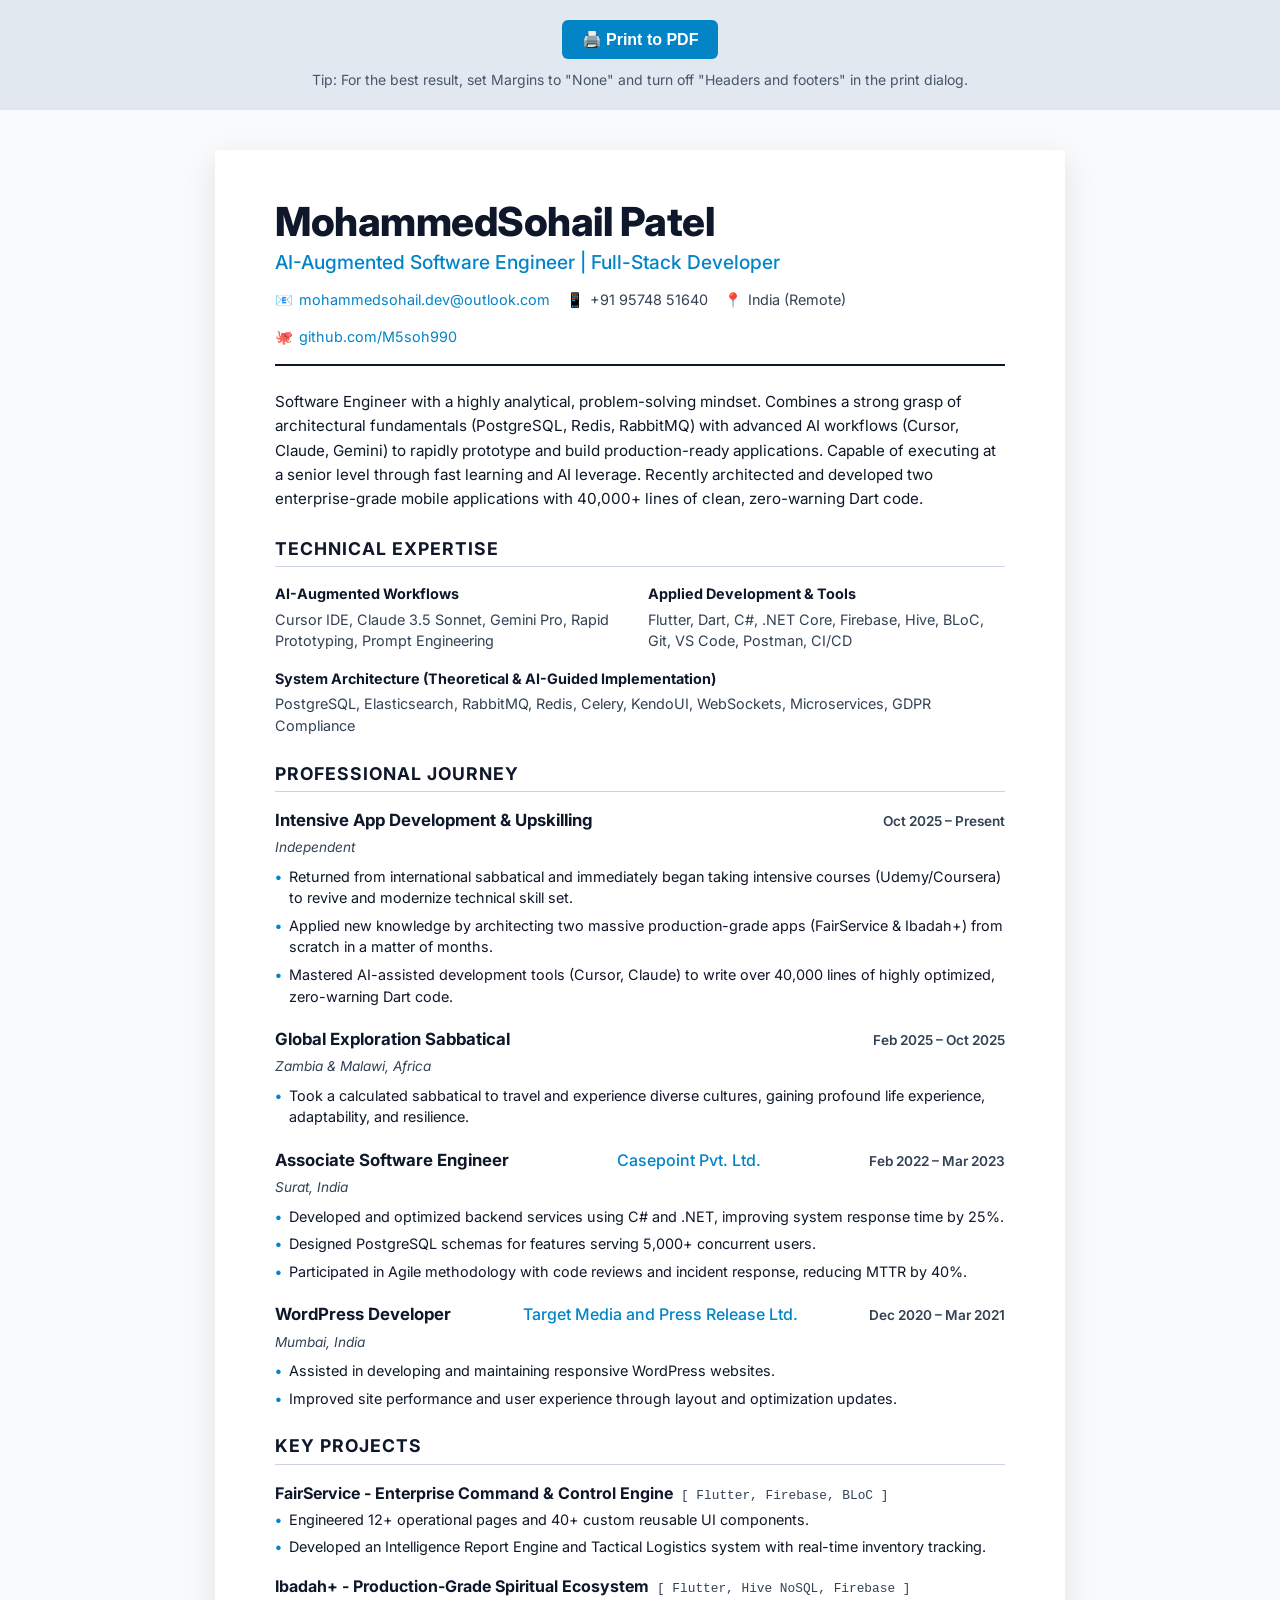
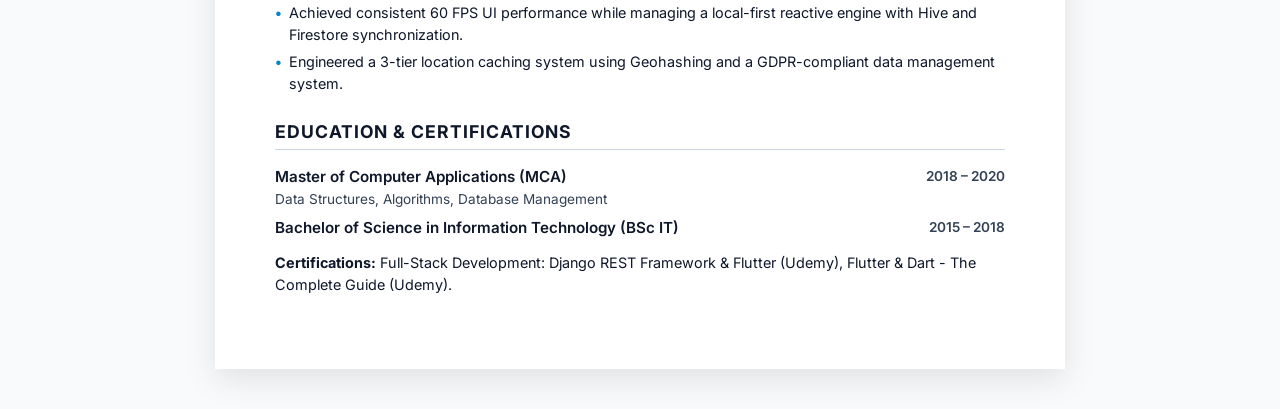
==== public/resume.html @ a1c9278a "Initial commit of AI-Augmented Portfolio" ====
<!DOCTYPE html>
<html lang="en">
<head>
  <meta charset="UTF-8">
  <meta name="viewport" content="width=device-width, initial-scale=1.0">
  <title>MohammedSohail Patel - Resume</title>
  
  <link rel="preconnect" href="https://fonts.googleapis.com">
  <link rel="preconnect" href="https://fonts.gstatic.com" crossorigin>
  <link href="https://fonts.googleapis.com/css2?family=Inter:wght@400;500;600;700;800&display=swap" rel="stylesheet">
  
  <link rel="stylesheet" href="resume.css">
</head>
<body>

  <!-- Print Button (Hidden when actually printing) -->
  <div class="no-print" style="text-align: center; padding: 20px; background: #e2e8f0;">
    <button onclick="window.print()" style="padding: 10px 20px; font-size: 16px; cursor: pointer; background: #0284c7; color: white; border: none; border-radius: 6px; font-weight: 600;">
      🖨️ Print to PDF
    </button>
    <p style="margin-top: 10px; font-size: 14px; color: #475569;">
      Tip: For the best result, set Margins to "None" and turn off "Headers and footers" in the print dialog.
    </p>
  </div>

  <div class="resume-wrapper">
    
    <!-- HEADER -->
    <header class="header">
      <h1 class="name">MohammedSohail Patel</h1>
      <h2 class="title">AI-Augmented Software Engineer | Full-Stack Developer</h2>
      
      <div class="contact-info">
        <div class="contact-item">
          <span>📧</span> <a href="mailto:mohammedsohail.dev@outlook.com">mohammedsohail.dev@outlook.com</a>
        </div>
        <div class="contact-item">
          <span>📱</span> +91 95748 51640
        </div>
        <div class="contact-item">
          <span>📍</span> India (Remote)
        </div>
        <div class="contact-item">
          <span>🐙</span> <a href="https://github.com/M5soh990" target="_blank">github.com/M5soh990</a>
        </div>
      </div>
    </header>

    <!-- SUMMARY -->
    <section class="summary">
      <p>
        Software Engineer with a highly analytical, problem-solving mindset. Combines a strong grasp of architectural fundamentals (PostgreSQL, Redis, RabbitMQ) with advanced AI workflows (Cursor, Claude, Gemini) to rapidly prototype and build production-ready applications. Capable of executing at a senior level through fast learning and AI leverage. Recently architected and developed two enterprise-grade mobile applications with 40,000+ lines of clean, zero-warning Dart code.
      </p>
    </section>

    <!-- SKILLS -->
    <section class="section">
      <h3 class="section-title">Technical Expertise</h3>
      <div class="skills-grid">
        <div class="skill-category">
          <strong>AI-Augmented Workflows</strong>
          <p>Cursor IDE, Claude 3.5 Sonnet, Gemini Pro, Rapid Prototyping, Prompt Engineering</p>
        </div>
        <div class="skill-category">
          <strong>Applied Development & Tools</strong>
          <p>Flutter, Dart, C#, .NET Core, Firebase, Hive, BLoC, Git, VS Code, Postman, CI/CD</p>
        </div>
        <div class="skill-category" style="grid-column: 1 / -1;">
          <strong>System Architecture (Theoretical & AI-Guided Implementation)</strong>
          <p>PostgreSQL, Elasticsearch, RabbitMQ, Redis, Celery, KendoUI, WebSockets, Microservices, GDPR Compliance</p>
        </div>
      </div>
    </section>

    <!-- EXPERIENCE -->
    <section class="section">
      <h3 class="section-title">Professional Journey</h3>
      
      <div class="job">
        <div class="job-header">
          <span class="job-title">Intensive App Development & Upskilling</span>
          <span class="job-date">Oct 2025 – Present</span>
        </div>
        <span class="job-location">Independent</span>
        <ul class="job-bullets">
          <li>Returned from international sabbatical and immediately began taking intensive courses (Udemy/Coursera) to revive and modernize technical skill set.</li>
          <li>Applied new knowledge by architecting two massive production-grade apps (FairService & Ibadah+) from scratch in a matter of months.</li>
          <li>Mastered AI-assisted development tools (Cursor, Claude) to write over 40,000 lines of highly optimized, zero-warning Dart code.</li>
        </ul>
      </div>

      <div class="job">
        <div class="job-header">
          <span class="job-title">Global Exploration Sabbatical</span>
          <span class="job-date">Feb 2025 – Oct 2025</span>
        </div>
        <span class="job-location">Zambia & Malawi, Africa</span>
        <ul class="job-bullets">
          <li>Took a calculated sabbatical to travel and experience diverse cultures, gaining profound life experience, adaptability, and resilience.</li>
        </ul>
      </div>

      <div class="job">
        <div class="job-header">
          <span class="job-title">Associate Software Engineer</span>
          <span class="job-company">Casepoint Pvt. Ltd.</span>
          <span class="job-date">Feb 2022 – Mar 2023</span>
        </div>
        <span class="job-location">Surat, India</span>
        <ul class="job-bullets">
          <li>Developed and optimized backend services using C# and .NET, improving system response time by 25%.</li>
          <li>Designed PostgreSQL schemas for features serving 5,000+ concurrent users.</li>
          <li>Participated in Agile methodology with code reviews and incident response, reducing MTTR by 40%.</li>
        </ul>
      </div>

      <div class="job">
        <div class="job-header">
          <span class="job-title">WordPress Developer</span>
          <span class="job-company">Target Media and Press Release Ltd.</span>
          <span class="job-date">Dec 2020 – Mar 2021</span>
        </div>
        <span class="job-location">Mumbai, India</span>
        <ul class="job-bullets">
          <li>Assisted in developing and maintaining responsive WordPress websites.</li>
          <li>Improved site performance and user experience through layout and optimization updates.</li>
        </ul>
      </div>
    </section>

    <!-- PROJECTS -->
    <section class="section">
      <h3 class="section-title">Key Projects</h3>
      
      <div class="project">
        <div class="project-header">
          <span class="project-name">FairService - Enterprise Command & Control Engine</span>
          <span class="project-tech">[ Flutter, Firebase, BLoC ]</span>
        </div>
        <ul class="job-bullets">
          <li>Engineered 12+ operational pages and 40+ custom reusable UI components.</li>
          <li>Developed an Intelligence Report Engine and Tactical Logistics system with real-time inventory tracking.</li>
        </ul>
      </div>

      <div class="project">
        <div class="project-header">
          <span class="project-name">Ibadah+ - Production-Grade Spiritual Ecosystem</span>
          <span class="project-tech">[ Flutter, Hive NoSQL, Firebase ]</span>
        </div>
        <ul class="job-bullets">
          <li>Achieved consistent 60 FPS UI performance while managing a local-first reactive engine with Hive and Firestore synchronization.</li>
          <li>Engineered a 3-tier location caching system using Geohashing and a GDPR-compliant data management system.</li>
        </ul>
      </div>
    </section>

    <!-- EDUCATION -->
    <section class="section">
      <h3 class="section-title">Education & Certifications</h3>
      
      <div class="edu-item">
        <div>
          <span class="edu-degree">Master of Computer Applications (MCA)</span>
          <div style="font-size: 0.85rem; color: var(--secondary);">Data Structures, Algorithms, Database Management</div>
        </div>
        <span class="job-date">2018 – 2020</span>
      </div>

      <div class="edu-item">
        <div>
          <span class="edu-degree">Bachelor of Science in Information Technology (BSc IT)</span>
        </div>
        <span class="job-date">2015 – 2018</span>
      </div>

      <div style="margin-top: 12px; font-size: 0.9rem;">
        <strong>Certifications:</strong> Full-Stack Development: Django REST Framework & Flutter (Udemy), Flutter & Dart - The Complete Guide (Udemy).
      </div>
    </section>

  </div>

</body>
</html>
---- public/resume.css ----
/* ============================================
   RESUME STYLESHEET
   Optimized for Print / PDF Export
   ============================================ */

:root {
  --primary: #0f172a;     /* Deep slate for text */
  --secondary: #334155;   /* Lighter slate for secondary text */
  --accent: #0284c7;      /* Professional blue for highlights */
  --border: #cbd5e1;
  --bg: #ffffff;
  
  --font-sans: 'Inter', system-ui, sans-serif;
}

*, *::before, *::after {
  box-sizing: border-box;
  margin: 0;
  padding: 0;
}

body {
  font-family: var(--font-sans);
  color: var(--primary);
  background: #f8fafc;
  line-height: 1.5;
  -webkit-font-smoothing: antialiased;
}

/* Page wrapper to simulate A4 paper on screen */
.resume-wrapper {
  max-width: 850px;
  margin: 40px auto;
  background: var(--bg);
  box-shadow: 0 10px 30px rgba(0,0,0,0.1);
  padding: 50px 60px;
}

a {
  color: var(--accent);
  text-decoration: none;
}

a:hover {
  text-decoration: underline;
}

/* ============================================
   HEADER
   ============================================ */
.header {
  border-bottom: 2px solid var(--primary);
  padding-bottom: 16px;
  margin-bottom: 24px;
}

.name {
  font-size: 2.5rem;
  font-weight: 800;
  letter-spacing: -0.5px;
  line-height: 1.1;
  margin-bottom: 4px;
}

.title {
  font-size: 1.2rem;
  font-weight: 500;
  color: var(--accent);
  margin-bottom: 12px;
}

.contact-info {
  display: flex;
  flex-wrap: wrap;
  gap: 16px;
  font-size: 0.9rem;
  color: var(--secondary);
}

.contact-item {
  display: flex;
  align-items: center;
  gap: 6px;
}

/* ============================================
   SUMMARY
   ============================================ */
.summary {
  font-size: 0.95rem;
  color: var(--primary);
  margin-bottom: 24px;
  line-height: 1.6;
}

/* ============================================
   SECTIONS
   ============================================ */
.section {
  margin-bottom: 24px;
}

.section-title {
  font-size: 1.1rem;
  font-weight: 700;
  text-transform: uppercase;
  letter-spacing: 1px;
  color: var(--primary);
  border-bottom: 1px solid var(--border);
  padding-bottom: 4px;
  margin-bottom: 16px;
}

/* ============================================
   SKILLS
   ============================================ */
.skills-grid {
  display: grid;
  grid-template-columns: 1fr 1fr;
  gap: 16px;
  font-size: 0.9rem;
}

.skill-category strong {
  display: block;
  margin-bottom: 4px;
  color: var(--primary);
}

.skill-category p {
  color: var(--secondary);
}

/* ============================================
   EXPERIENCE / JOURNEY
   ============================================ */
.job {
  margin-bottom: 20px;
}

.job-header {
  display: flex;
  justify-content: space-between;
  align-items: baseline;
  margin-bottom: 4px;
}

.job-title {
  font-size: 1.05rem;
  font-weight: 700;
  color: var(--primary);
}

.job-company {
  font-weight: 500;
  color: var(--accent);
}

.job-date {
  font-size: 0.85rem;
  font-weight: 600;
  color: var(--secondary);
}

.job-location {
  font-size: 0.85rem;
  color: var(--secondary);
  font-style: italic;
  margin-bottom: 8px;
  display: block;
}

.job-bullets {
  list-style-type: none;
  font-size: 0.9rem;
  color: var(--primary);
}

.job-bullets li {
  position: relative;
  padding-left: 14px;
  margin-bottom: 6px;
}

.job-bullets li::before {
  content: "•";
  position: absolute;
  left: 0;
  color: var(--accent);
  font-weight: bold;
}

/* ============================================
   PROJECTS
   ============================================ */
.project {
  margin-bottom: 16px;
}

.project-header {
  display: flex;
  align-items: baseline;
  gap: 8px;
  margin-bottom: 4px;
}

.project-name {
  font-weight: 700;
  font-size: 1rem;
}

.project-tech {
  font-size: 0.8rem;
  color: var(--secondary);
  font-family: monospace;
}

/* ============================================
   EDUCATION
   ============================================ */
.edu-item {
  display: flex;
  justify-content: space-between;
  margin-bottom: 8px;
  font-size: 0.95rem;
}

.edu-degree {
  font-weight: 600;
}

/* ============================================
   PRINT STYLES
   ============================================ */
@media print {
  body {
    background: white;
  }
  
  .resume-wrapper {
    box-shadow: none;
    margin: 0;
    padding: 0;
    max-width: 100%;
  }

  /* Hide print UI if any */
  .no-print {
    display: none !important;
  }
}
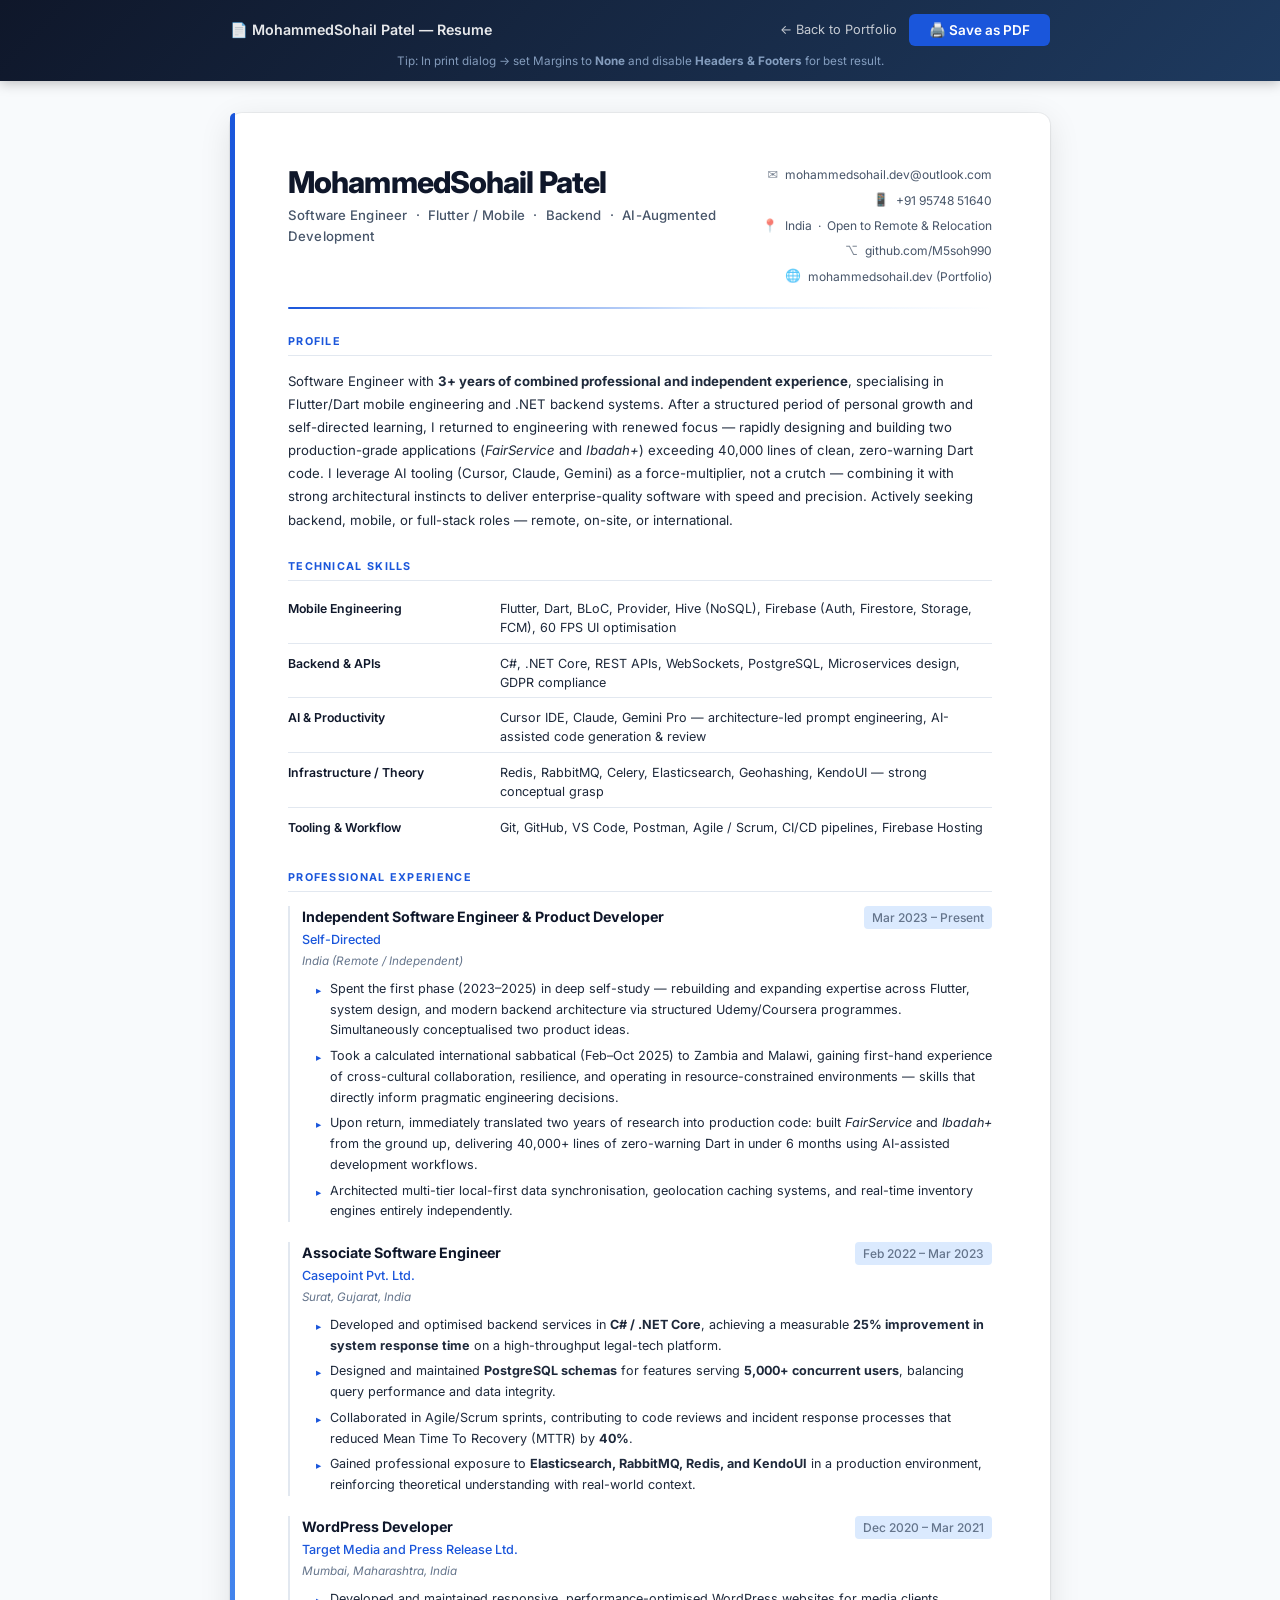
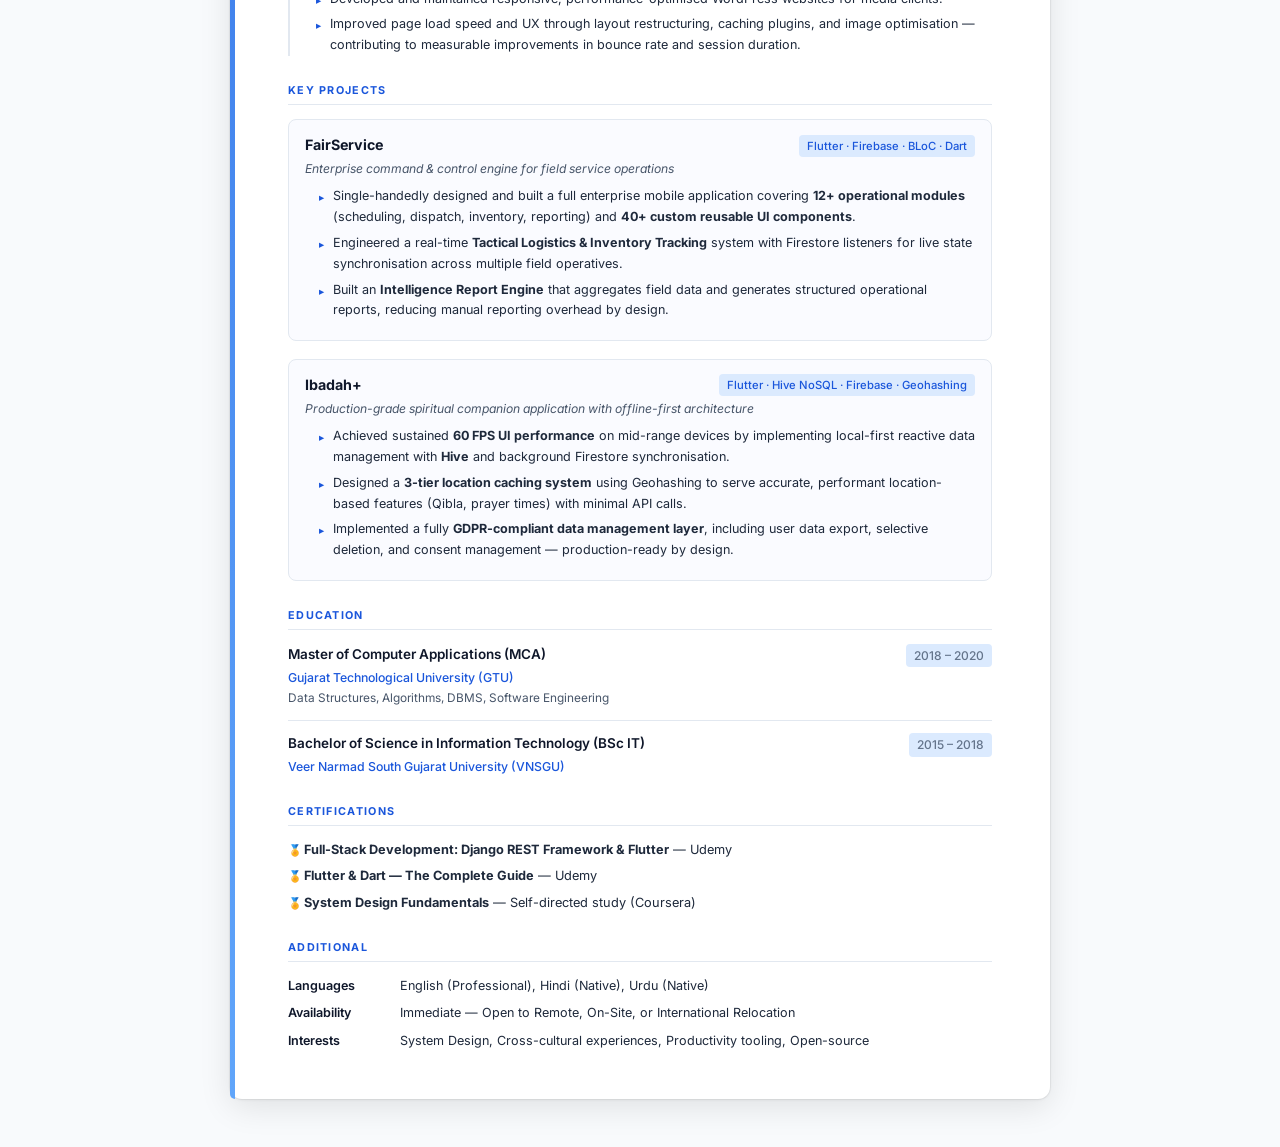
==== commit 74816e2b: "feat: complete resume rewrite — honest timeline, university names, premium CSS" ====
--- a/public/resume.html
+++ b/public/resume.html
@@ -3,183 +3,234 @@
 <head>
   <meta charset="UTF-8">
   <meta name="viewport" content="width=device-width, initial-scale=1.0">
-  <title>MohammedSohail Patel - Resume</title>
-  
+  <title>MohammedSohail Patel — Resume</title>
   <link rel="preconnect" href="https://fonts.googleapis.com">
   <link rel="preconnect" href="https://fonts.gstatic.com" crossorigin>
-  <link href="https://fonts.googleapis.com/css2?family=Inter:wght@400;500;600;700;800&display=swap" rel="stylesheet">
-  
+  <link href="https://fonts.googleapis.com/css2?family=Inter:wght@300;400;500;600;700;800&family=Playfair+Display:wght@700&display=swap" rel="stylesheet">
   <link rel="stylesheet" href="resume.css">
 </head>
 <body>
 
-  <!-- Print Button (Hidden when actually printing) -->
-  <div class="no-print" style="text-align: center; padding: 20px; background: #e2e8f0;">
-    <button onclick="window.print()" style="padding: 10px 20px; font-size: 16px; cursor: pointer; background: #0284c7; color: white; border: none; border-radius: 6px; font-weight: 600;">
-      🖨️ Print to PDF
-    </button>
-    <p style="margin-top: 10px; font-size: 14px; color: #475569;">
-      Tip: For the best result, set Margins to "None" and turn off "Headers and footers" in the print dialog.
-    </p>
+  <!-- Print Control Bar (hidden when printing) -->
+  <div class="print-bar no-print">
+    <div class="print-bar-inner">
+      <span class="print-bar-label">📄 MohammedSohail Patel — Resume</span>
+      <div class="print-bar-actions">
+        <a href="index.html" class="btn-back">← Back to Portfolio</a>
+        <button onclick="window.print()" class="btn-print">🖨️ Save as PDF</button>
+      </div>
+    </div>
+    <p class="print-tip">Tip: In print dialog → set Margins to <strong>None</strong> and disable <strong>Headers &amp; Footers</strong> for best result.</p>
   </div>
 
-  <div class="resume-wrapper">
-    
-    <!-- HEADER -->
+  <div class="resume-page">
+
+    <!-- ═══ HEADER ═══ -->
     <header class="header">
-      <h1 class="name">MohammedSohail Patel</h1>
-      <h2 class="title">AI-Augmented Software Engineer | Full-Stack Developer</h2>
-      
-      <div class="contact-info">
-        <div class="contact-item">
-          <span>📧</span> <a href="mailto:mohammedsohail.dev@outlook.com">mohammedsohail.dev@outlook.com</a>
-        </div>
-        <div class="contact-item">
-          <span>📱</span> +91 95748 51640
-        </div>
-        <div class="contact-item">
-          <span>📍</span> India (Remote)
-        </div>
-        <div class="contact-item">
-          <span>🐙</span> <a href="https://github.com/M5soh990" target="_blank">github.com/M5soh990</a>
+      <div class="header-left">
+        <h1 class="name">MohammedSohail Patel</h1>
+        <p class="tagline">Software Engineer &nbsp;·&nbsp; Flutter / Mobile &nbsp;·&nbsp; Backend &nbsp;·&nbsp; AI-Augmented Development</p>
+      </div>
+      <div class="header-right">
+        <div class="contact-grid">
+          <a href="mailto:mohammedsohail.dev@outlook.com" class="contact-item">
+            <span class="icon">✉</span>
+            <span>mohammedsohail.dev@outlook.com</span>
+          </a>
+          <span class="contact-item">
+            <span class="icon">📱</span>
+            <span>+91 95748 51640</span>
+          </span>
+          <span class="contact-item">
+            <span class="icon">📍</span>
+            <span>India &nbsp;·&nbsp; Open to Remote &amp; Relocation</span>
+          </span>
+          <a href="https://github.com/M5soh990" target="_blank" rel="noopener" class="contact-item">
+            <span class="icon">⌥</span>
+            <span>github.com/M5soh990</span>
+          </a>
+          <a href="https://social-platform-256b2.web.app" target="_blank" rel="noopener" class="contact-item">
+            <span class="icon">🌐</span>
+            <span>mohammedsohail.dev (Portfolio)</span>
+          </a>
         </div>
       </div>
     </header>
 
-    <!-- SUMMARY -->
-    <section class="summary">
-      <p>
-        Software Engineer with a highly analytical, problem-solving mindset. Combines a strong grasp of architectural fundamentals (PostgreSQL, Redis, RabbitMQ) with advanced AI workflows (Cursor, Claude, Gemini) to rapidly prototype and build production-ready applications. Capable of executing at a senior level through fast learning and AI leverage. Recently architected and developed two enterprise-grade mobile applications with 40,000+ lines of clean, zero-warning Dart code.
+    <div class="divider accent-line"></div>
+
+    <!-- ═══ PROFESSIONAL SUMMARY ═══ -->
+    <section class="section">
+      <h2 class="section-title">Profile</h2>
+      <p class="summary-text">
+        Software Engineer with <strong>3+ years of combined professional and independent experience</strong>, specialising in Flutter/Dart mobile engineering and .NET backend systems. After a structured period of personal growth and self-directed learning, I returned to engineering with renewed focus — rapidly designing and building two production-grade applications (<em>FairService</em> and <em>Ibadah+</em>) exceeding 40,000 lines of clean, zero-warning Dart code. I leverage AI tooling (Cursor, Claude, Gemini) as a force-multiplier, not a crutch — combining it with strong architectural instincts to deliver enterprise-quality software with speed and precision. Actively seeking backend, mobile, or full-stack roles — remote, on-site, or international.
       </p>
     </section>
 
-    <!-- SKILLS -->
-    <section class="section">
-      <h3 class="section-title">Technical Expertise</h3>
-      <div class="skills-grid">
-        <div class="skill-category">
-          <strong>AI-Augmented Workflows</strong>
-          <p>Cursor IDE, Claude 3.5 Sonnet, Gemini Pro, Rapid Prototyping, Prompt Engineering</p>
-        </div>
-        <div class="skill-category">
-          <strong>Applied Development & Tools</strong>
-          <p>Flutter, Dart, C#, .NET Core, Firebase, Hive, BLoC, Git, VS Code, Postman, CI/CD</p>
-        </div>
-        <div class="skill-category" style="grid-column: 1 / -1;">
-          <strong>System Architecture (Theoretical & AI-Guided Implementation)</strong>
-          <p>PostgreSQL, Elasticsearch, RabbitMQ, Redis, Celery, KendoUI, WebSockets, Microservices, GDPR Compliance</p>
-        </div>
-      </div>
-    </section>
-
-    <!-- EXPERIENCE -->
-    <section class="section">
-      <h3 class="section-title">Professional Journey</h3>
-      
+    <!-- ═══ SKILLS ═══ -->
+    <section class="section">
+      <h2 class="section-title">Technical Skills</h2>
+      <div class="skills-table">
+        <div class="skill-row">
+          <span class="skill-label">Mobile Engineering</span>
+          <span class="skill-value">Flutter, Dart, BLoC, Provider, Hive (NoSQL), Firebase (Auth, Firestore, Storage, FCM), 60 FPS UI optimisation</span>
+        </div>
+        <div class="skill-row">
+          <span class="skill-label">Backend &amp; APIs</span>
+          <span class="skill-value">C#, .NET Core, REST APIs, WebSockets, PostgreSQL, Microservices design, GDPR compliance</span>
+        </div>
+        <div class="skill-row">
+          <span class="skill-label">AI &amp; Productivity</span>
+          <span class="skill-value">Cursor IDE, Claude, Gemini Pro — architecture-led prompt engineering, AI-assisted code generation &amp; review</span>
+        </div>
+        <div class="skill-row">
+          <span class="skill-label">Infrastructure / Theory</span>
+          <span class="skill-value">Redis, RabbitMQ, Celery, Elasticsearch, Geohashing, KendoUI — strong conceptual grasp</span>
+        </div>
+        <div class="skill-row">
+          <span class="skill-label">Tooling &amp; Workflow</span>
+          <span class="skill-value">Git, GitHub, VS Code, Postman, Agile / Scrum, CI/CD pipelines, Firebase Hosting</span>
+        </div>
+      </div>
+    </section>
+
+    <!-- ═══ PROFESSIONAL EXPERIENCE ═══ -->
+    <section class="section">
+      <h2 class="section-title">Professional Experience</h2>
+
       <div class="job">
         <div class="job-header">
-          <span class="job-title">Intensive App Development & Upskilling</span>
-          <span class="job-date">Oct 2025 – Present</span>
-        </div>
-        <span class="job-location">Independent</span>
-        <ul class="job-bullets">
-          <li>Returned from international sabbatical and immediately began taking intensive courses (Udemy/Coursera) to revive and modernize technical skill set.</li>
-          <li>Applied new knowledge by architecting two massive production-grade apps (FairService & Ibadah+) from scratch in a matter of months.</li>
-          <li>Mastered AI-assisted development tools (Cursor, Claude) to write over 40,000 lines of highly optimized, zero-warning Dart code.</li>
+          <div class="job-meta">
+            <span class="job-title">Independent Software Engineer &amp; Product Developer</span>
+            <span class="job-company">Self-Directed</span>
+          </div>
+          <span class="job-date">Mar 2023 – Present</span>
+        </div>
+        <p class="job-sublabel">India (Remote / Independent)</p>
+        <ul class="bullets">
+          <li>Spent the first phase (2023–2025) in deep self-study — rebuilding and expanding expertise across Flutter, system design, and modern backend architecture via structured Udemy/Coursera programmes. Simultaneously conceptualised two product ideas.</li>
+          <li>Took a calculated international sabbatical (Feb–Oct 2025) to Zambia and Malawi, gaining first-hand experience of cross-cultural collaboration, resilience, and operating in resource-constrained environments — skills that directly inform pragmatic engineering decisions.</li>
+          <li>Upon return, immediately translated two years of research into production code: built <em>FairService</em> and <em>Ibadah+</em> from the ground up, delivering 40,000+ lines of zero-warning Dart in under 6 months using AI-assisted development workflows.</li>
+          <li>Architected multi-tier local-first data synchronisation, geolocation caching systems, and real-time inventory engines entirely independently.</li>
         </ul>
       </div>
 
       <div class="job">
         <div class="job-header">
-          <span class="job-title">Global Exploration Sabbatical</span>
-          <span class="job-date">Feb 2025 – Oct 2025</span>
-        </div>
-        <span class="job-location">Zambia & Malawi, Africa</span>
-        <ul class="job-bullets">
-          <li>Took a calculated sabbatical to travel and experience diverse cultures, gaining profound life experience, adaptability, and resilience.</li>
+          <div class="job-meta">
+            <span class="job-title">Associate Software Engineer</span>
+            <span class="job-company">Casepoint Pvt. Ltd.</span>
+          </div>
+          <span class="job-date">Feb 2022 – Mar 2023</span>
+        </div>
+        <p class="job-sublabel">Surat, Gujarat, India</p>
+        <ul class="bullets">
+          <li>Developed and optimised backend services in <strong>C# / .NET Core</strong>, achieving a measurable <strong>25% improvement in system response time</strong> on a high-throughput legal-tech platform.</li>
+          <li>Designed and maintained <strong>PostgreSQL schemas</strong> for features serving <strong>5,000+ concurrent users</strong>, balancing query performance and data integrity.</li>
+          <li>Collaborated in Agile/Scrum sprints, contributing to code reviews and incident response processes that reduced Mean Time To Recovery (MTTR) by <strong>40%</strong>.</li>
+          <li>Gained professional exposure to <strong>Elasticsearch, RabbitMQ, Redis, and KendoUI</strong> in a production environment, reinforcing theoretical understanding with real-world context.</li>
         </ul>
       </div>
 
       <div class="job">
         <div class="job-header">
-          <span class="job-title">Associate Software Engineer</span>
-          <span class="job-company">Casepoint Pvt. Ltd.</span>
-          <span class="job-date">Feb 2022 – Mar 2023</span>
-        </div>
-        <span class="job-location">Surat, India</span>
-        <ul class="job-bullets">
-          <li>Developed and optimized backend services using C# and .NET, improving system response time by 25%.</li>
-          <li>Designed PostgreSQL schemas for features serving 5,000+ concurrent users.</li>
-          <li>Participated in Agile methodology with code reviews and incident response, reducing MTTR by 40%.</li>
-        </ul>
-      </div>
-
-      <div class="job">
-        <div class="job-header">
-          <span class="job-title">WordPress Developer</span>
-          <span class="job-company">Target Media and Press Release Ltd.</span>
+          <div class="job-meta">
+            <span class="job-title">WordPress Developer</span>
+            <span class="job-company">Target Media and Press Release Ltd.</span>
+          </div>
           <span class="job-date">Dec 2020 – Mar 2021</span>
         </div>
-        <span class="job-location">Mumbai, India</span>
-        <ul class="job-bullets">
-          <li>Assisted in developing and maintaining responsive WordPress websites.</li>
-          <li>Improved site performance and user experience through layout and optimization updates.</li>
-        </ul>
-      </div>
-    </section>
-
-    <!-- PROJECTS -->
-    <section class="section">
-      <h3 class="section-title">Key Projects</h3>
-      
+        <p class="job-sublabel">Mumbai, Maharashtra, India</p>
+        <ul class="bullets">
+          <li>Developed and maintained responsive, performance-optimised WordPress websites for media clients.</li>
+          <li>Improved page load speed and UX through layout restructuring, caching plugins, and image optimisation — contributing to measurable improvements in bounce rate and session duration.</li>
+        </ul>
+      </div>
+    </section>
+
+    <!-- ═══ KEY PROJECTS ═══ -->
+    <section class="section">
+      <h2 class="section-title">Key Projects</h2>
+
       <div class="project">
         <div class="project-header">
-          <span class="project-name">FairService - Enterprise Command & Control Engine</span>
-          <span class="project-tech">[ Flutter, Firebase, BLoC ]</span>
-        </div>
-        <ul class="job-bullets">
-          <li>Engineered 12+ operational pages and 40+ custom reusable UI components.</li>
-          <li>Developed an Intelligence Report Engine and Tactical Logistics system with real-time inventory tracking.</li>
+          <span class="project-name">FairService</span>
+          <span class="project-tech">Flutter · Firebase · BLoC · Dart</span>
+        </div>
+        <p class="project-tagline">Enterprise command &amp; control engine for field service operations</p>
+        <ul class="bullets">
+          <li>Single-handedly designed and built a full enterprise mobile application covering <strong>12+ operational modules</strong> (scheduling, dispatch, inventory, reporting) and <strong>40+ custom reusable UI components</strong>.</li>
+          <li>Engineered a real-time <strong>Tactical Logistics &amp; Inventory Tracking</strong> system with Firestore listeners for live state synchronisation across multiple field operatives.</li>
+          <li>Built an <strong>Intelligence Report Engine</strong> that aggregates field data and generates structured operational reports, reducing manual reporting overhead by design.</li>
         </ul>
       </div>
 
       <div class="project">
         <div class="project-header">
-          <span class="project-name">Ibadah+ - Production-Grade Spiritual Ecosystem</span>
-          <span class="project-tech">[ Flutter, Hive NoSQL, Firebase ]</span>
-        </div>
-        <ul class="job-bullets">
-          <li>Achieved consistent 60 FPS UI performance while managing a local-first reactive engine with Hive and Firestore synchronization.</li>
-          <li>Engineered a 3-tier location caching system using Geohashing and a GDPR-compliant data management system.</li>
-        </ul>
-      </div>
-    </section>
-
-    <!-- EDUCATION -->
-    <section class="section">
-      <h3 class="section-title">Education & Certifications</h3>
-      
-      <div class="edu-item">
+          <span class="project-name">Ibadah+</span>
+          <span class="project-tech">Flutter · Hive NoSQL · Firebase · Geohashing</span>
+        </div>
+        <p class="project-tagline">Production-grade spiritual companion application with offline-first architecture</p>
+        <ul class="bullets">
+          <li>Achieved sustained <strong>60 FPS UI performance</strong> on mid-range devices by implementing local-first reactive data management with <strong>Hive</strong> and background Firestore synchronisation.</li>
+          <li>Designed a <strong>3-tier location caching system</strong> using Geohashing to serve accurate, performant location-based features (Qibla, prayer times) with minimal API calls.</li>
+          <li>Implemented a fully <strong>GDPR-compliant data management layer</strong>, including user data export, selective deletion, and consent management — production-ready by design.</li>
+        </ul>
+      </div>
+    </section>
+
+    <!-- ═══ EDUCATION ═══ -->
+    <section class="section">
+      <h2 class="section-title">Education</h2>
+
+      <div class="edu-row">
+        <div class="edu-details">
+          <span class="edu-degree">Master of Computer Applications (MCA)</span>
+          <span class="edu-uni">Gujarat Technological University (GTU)</span>
+          <span class="edu-focus">Data Structures, Algorithms, DBMS, Software Engineering</span>
+        </div>
+        <span class="job-date">2018 – 2020</span>
+      </div>
+
+      <div class="edu-row">
+        <div class="edu-details">
+          <span class="edu-degree">Bachelor of Science in Information Technology (BSc IT)</span>
+          <span class="edu-uni">Veer Narmad South Gujarat University (VNSGU)</span>
+        </div>
+        <span class="job-date">2015 – 2018</span>
+      </div>
+    </section>
+
+    <!-- ═══ CERTIFICATIONS ═══ -->
+    <section class="section">
+      <h2 class="section-title">Certifications</h2>
+      <ul class="cert-list">
+        <li><strong>Full-Stack Development: Django REST Framework &amp; Flutter</strong> — Udemy</li>
+        <li><strong>Flutter &amp; Dart — The Complete Guide</strong> — Udemy</li>
+        <li><strong>System Design Fundamentals</strong> — Self-directed study (Coursera)</li>
+      </ul>
+    </section>
+
+    <!-- ═══ ADDITIONAL ═══ -->
+    <section class="section section-last">
+      <h2 class="section-title">Additional</h2>
+      <div class="additional-grid">
         <div>
-          <span class="edu-degree">Master of Computer Applications (MCA)</span>
-          <div style="font-size: 0.85rem; color: var(--secondary);">Data Structures, Algorithms, Database Management</div>
-        </div>
-        <span class="job-date">2018 – 2020</span>
-      </div>
-
-      <div class="edu-item">
+          <span class="add-label">Languages</span>
+          <span class="add-value">English (Professional), Hindi (Native), Urdu (Native)</span>
+        </div>
         <div>
-          <span class="edu-degree">Bachelor of Science in Information Technology (BSc IT)</span>
-        </div>
-        <span class="job-date">2015 – 2018</span>
-      </div>
-
-      <div style="margin-top: 12px; font-size: 0.9rem;">
-        <strong>Certifications:</strong> Full-Stack Development: Django REST Framework & Flutter (Udemy), Flutter & Dart - The Complete Guide (Udemy).
-      </div>
-    </section>
-
-  </div>
+          <span class="add-label">Availability</span>
+          <span class="add-value">Immediate — Open to Remote, On-Site, or International Relocation</span>
+        </div>
+        <div>
+          <span class="add-label">Interests</span>
+          <span class="add-value">System Design, Cross-cultural experiences, Productivity tooling, Open-source</span>
+        </div>
+      </div>
+    </section>
+
+  </div><!-- /resume-page -->
 
 </body>
 </html>
--- a/public/resume.css
+++ b/public/resume.css
@@ -1,39 +1,44 @@
-/* ============================================
-   RESUME STYLESHEET
-   Optimized for Print / PDF Export
-   ============================================ */
-
+/* ══════════════════════════════════════════
+   RESUME CSS — MohammedSohail Patel
+   Designed for both screen preview & PDF print
+   ══════════════════════════════════════════ */
+
+@import url('https://fonts.googleapis.com/css2?family=Inter:wght@300;400;500;600;700;800&family=Playfair+Display:wght@700&display=swap');
+
+/* ── CSS Variables ── */
 :root {
-  --primary: #0f172a;     /* Deep slate for text */
-  --secondary: #334155;   /* Lighter slate for secondary text */
-  --accent: #0284c7;      /* Professional blue for highlights */
-  --border: #cbd5e1;
-  --bg: #ffffff;
-  
-  --font-sans: 'Inter', system-ui, sans-serif;
-}
-
+  --accent:       #1a56db;      /* strong professional blue */
+  --accent-light: #dbeafe;
+  --text-dark:    #0f172a;
+  --text-body:    #1e293b;
+  --text-muted:   #475569;
+  --text-light:   #64748b;
+  --border:       #cbd5e1;
+  --border-light: #e2e8f0;
+  --bg-page:      #f8fafc;
+  --bg-white:     #ffffff;
+  --page-width:   820px;
+  --font-main:    'Inter', system-ui, sans-serif;
+}
+
+/* ── Reset & Base ── */
 *, *::before, *::after {
   box-sizing: border-box;
   margin: 0;
   padding: 0;
 }
 
+html {
+  font-size: 15px;
+  -webkit-print-color-adjust: exact;
+  print-color-adjust: exact;
+}
+
 body {
-  font-family: var(--font-sans);
-  color: var(--primary);
-  background: #f8fafc;
-  line-height: 1.5;
-  -webkit-font-smoothing: antialiased;
-}
-
-/* Page wrapper to simulate A4 paper on screen */
-.resume-wrapper {
-  max-width: 850px;
-  margin: 40px auto;
-  background: var(--bg);
-  box-shadow: 0 10px 30px rgba(0,0,0,0.1);
-  padding: 50px 60px;
+  font-family: var(--font-main);
+  background: var(--bg-page);
+  color: var(--text-body);
+  line-height: 1.6;
 }
 
 a {
@@ -45,207 +50,537 @@
   text-decoration: underline;
 }
 
-/* ============================================
+/* ══════════════════════════════════════════
+   PRINT CONTROL BAR (Screen only)
+   ══════════════════════════════════════════ */
+.print-bar {
+  background: linear-gradient(135deg, #0f172a 0%, #1e3a5f 100%);
+  color: white;
+  padding: 14px 24px 10px;
+  text-align: center;
+  position: sticky;
+  top: 0;
+  z-index: 100;
+  box-shadow: 0 2px 12px rgba(0,0,0,0.25);
+}
+
+.print-bar-inner {
+  display: flex;
+  align-items: center;
+  justify-content: space-between;
+  max-width: var(--page-width);
+  margin: 0 auto;
+}
+
+.print-bar-label {
+  font-weight: 600;
+  font-size: 0.95rem;
+  opacity: 0.9;
+}
+
+.print-bar-actions {
+  display: flex;
+  gap: 12px;
+  align-items: center;
+}
+
+.btn-back {
+  color: rgba(255,255,255,0.75);
+  font-size: 0.85rem;
+  text-decoration: none;
+  transition: color 0.2s;
+}
+.btn-back:hover { color: white; text-decoration: none; }
+
+.btn-print {
+  background: var(--accent);
+  color: white;
+  border: none;
+  padding: 8px 20px;
+  border-radius: 6px;
+  font-size: 0.9rem;
+  font-weight: 600;
+  cursor: pointer;
+  font-family: var(--font-main);
+  transition: background 0.2s, transform 0.1s;
+}
+.btn-print:hover {
+  background: #1d4ed8;
+  transform: translateY(-1px);
+}
+
+.print-tip {
+  margin-top: 6px;
+  font-size: 0.78rem;
+  opacity: 0.65;
+  color: #bfdbfe;
+}
+
+/* ══════════════════════════════════════════
+   RESUME PAGE WRAPPER
+   ══════════════════════════════════════════ */
+.resume-page {
+  max-width: var(--page-width);
+  margin: 32px auto 48px;
+  background: var(--bg-white);
+  border-radius: 12px;
+  box-shadow:
+    0 1px 3px rgba(0,0,0,0.06),
+    0 8px 32px rgba(0,0,0,0.10),
+    0 0 0 1px rgba(0,0,0,0.04);
+  padding: 52px 58px 48px;
+  position: relative;
+}
+
+/* Accent left bar */
+.resume-page::before {
+  content: '';
+  position: absolute;
+  top: 0;
+  left: 0;
+  width: 5px;
+  height: 100%;
+  background: linear-gradient(180deg, var(--accent) 0%, #60a5fa 100%);
+  border-radius: 12px 0 0 12px;
+}
+
+/* ══════════════════════════════════════════
    HEADER
-   ============================================ */
+   ══════════════════════════════════════════ */
 .header {
-  border-bottom: 2px solid var(--primary);
-  padding-bottom: 16px;
+  display: flex;
+  justify-content: space-between;
+  align-items: flex-start;
+  gap: 24px;
+  margin-bottom: 20px;
+}
+
+.header-left {
+  flex: 1;
+}
+
+.name {
+  font-size: 2rem;
+  font-weight: 800;
+  color: var(--text-dark);
+  letter-spacing: -0.03em;
+  line-height: 1.15;
+}
+
+.tagline {
+  margin-top: 6px;
+  font-size: 0.88rem;
+  font-weight: 500;
+  color: var(--text-muted);
+  letter-spacing: 0.01em;
+}
+
+.header-right {
+  flex-shrink: 0;
+}
+
+.contact-grid {
+  display: flex;
+  flex-direction: column;
+  gap: 5px;
+  align-items: flex-end;
+}
+
+.contact-item {
+  display: flex;
+  align-items: center;
+  gap: 7px;
+  font-size: 0.8rem;
+  color: var(--text-muted);
+  text-align: right;
+}
+
+.contact-item a {
+  color: var(--text-muted);
+}
+.contact-item a:hover {
+  color: var(--accent);
+}
+
+.icon {
+  font-size: 0.85rem;
+  opacity: 0.7;
+}
+
+/* Accent Divider */
+.accent-line {
+  height: 2px;
+  background: linear-gradient(90deg, var(--accent) 0%, var(--accent-light) 60%, transparent 100%);
+  border: none;
   margin-bottom: 24px;
-}
-
-.name {
-  font-size: 2.5rem;
-  font-weight: 800;
-  letter-spacing: -0.5px;
-  line-height: 1.1;
-  margin-bottom: 4px;
-}
-
-.title {
-  font-size: 1.2rem;
-  font-weight: 500;
-  color: var(--accent);
-  margin-bottom: 12px;
-}
-
-.contact-info {
-  display: flex;
-  flex-wrap: wrap;
-  gap: 16px;
-  font-size: 0.9rem;
-  color: var(--secondary);
-}
-
-.contact-item {
-  display: flex;
-  align-items: center;
-  gap: 6px;
-}
-
-/* ============================================
-   SUMMARY
-   ============================================ */
-.summary {
-  font-size: 0.95rem;
-  color: var(--primary);
-  margin-bottom: 24px;
-  line-height: 1.6;
-}
-
-/* ============================================
+  border-radius: 2px;
+}
+
+/* ══════════════════════════════════════════
    SECTIONS
-   ============================================ */
+   ══════════════════════════════════════════ */
 .section {
-  margin-bottom: 24px;
+  margin-bottom: 26px;
+}
+
+.section-last {
+  margin-bottom: 0;
 }
 
 .section-title {
-  font-size: 1.1rem;
+  font-size: 0.72rem;
   font-weight: 700;
   text-transform: uppercase;
-  letter-spacing: 1px;
-  color: var(--primary);
-  border-bottom: 1px solid var(--border);
-  padding-bottom: 4px;
-  margin-bottom: 16px;
-}
-
-/* ============================================
-   SKILLS
-   ============================================ */
-.skills-grid {
+  letter-spacing: 0.12em;
+  color: var(--accent);
+  border-bottom: 1.5px solid var(--border-light);
+  padding-bottom: 5px;
+  margin-bottom: 14px;
+}
+
+/* Summary */
+.summary-text {
+  font-size: 0.88rem;
+  color: var(--text-body);
+  line-height: 1.75;
+}
+
+/* ══════════════════════════════════════════
+   SKILLS TABLE
+   ══════════════════════════════════════════ */
+.skills-table {
+  display: flex;
+  flex-direction: column;
+  gap: 6px;
+}
+
+.skill-row {
   display: grid;
-  grid-template-columns: 1fr 1fr;
-  gap: 16px;
-  font-size: 0.9rem;
-}
-
-.skill-category strong {
-  display: block;
-  margin-bottom: 4px;
-  color: var(--primary);
-}
-
-.skill-category p {
-  color: var(--secondary);
-}
-
-/* ============================================
-   EXPERIENCE / JOURNEY
-   ============================================ */
+  grid-template-columns: 200px 1fr;
+  gap: 12px;
+  font-size: 0.84rem;
+  line-height: 1.5;
+  padding: 5px 0;
+  border-bottom: 1px solid var(--border-light);
+}
+
+.skill-row:last-child {
+  border-bottom: none;
+}
+
+.skill-label {
+  font-weight: 600;
+  color: var(--text-dark);
+  font-size: 0.82rem;
+}
+
+.skill-value {
+  color: var(--text-body);
+}
+
+/* ══════════════════════════════════════════
+   JOBS / EXPERIENCE
+   ══════════════════════════════════════════ */
 .job {
   margin-bottom: 20px;
+  padding-left: 12px;
+  border-left: 2.5px solid var(--border-light);
+}
+
+.job:last-child {
+  margin-bottom: 0;
 }
 
 .job-header {
   display: flex;
   justify-content: space-between;
-  align-items: baseline;
-  margin-bottom: 4px;
+  align-items: flex-start;
+  gap: 16px;
+  margin-bottom: 2px;
+}
+
+.job-meta {
+  display: flex;
+  flex-direction: column;
+  gap: 1px;
 }
 
 .job-title {
-  font-size: 1.05rem;
+  font-size: 0.95rem;
   font-weight: 700;
-  color: var(--primary);
+  color: var(--text-dark);
 }
 
 .job-company {
+  font-size: 0.84rem;
   font-weight: 500;
   color: var(--accent);
 }
 
 .job-date {
-  font-size: 0.85rem;
-  font-weight: 600;
-  color: var(--secondary);
-}
-
-.job-location {
-  font-size: 0.85rem;
-  color: var(--secondary);
+  font-size: 0.8rem;
+  font-weight: 500;
+  color: var(--text-light);
+  white-space: nowrap;
+  flex-shrink: 0;
+  background: var(--accent-light);
+  padding: 2px 8px;
+  border-radius: 4px;
+}
+
+.job-sublabel {
+  font-size: 0.78rem;
+  color: var(--text-light);
+  margin-bottom: 8px;
+  font-style: italic;
+}
+
+/* Bullets */
+.bullets {
+  margin: 0;
+  padding-left: 16px;
+  list-style: none;
+}
+
+.bullets li {
+  font-size: 0.84rem;
+  color: var(--text-body);
+  line-height: 1.65;
+  margin-bottom: 5px;
+  position: relative;
+  padding-left: 12px;
+}
+
+.bullets li::before {
+  content: '▸';
+  position: absolute;
+  left: -2px;
+  color: var(--accent);
+  font-size: 0.7rem;
+  top: 3px;
+}
+
+/* ══════════════════════════════════════════
+   PROJECTS
+   ══════════════════════════════════════════ */
+.project {
+  margin-bottom: 18px;
+  padding: 14px 16px;
+  border: 1px solid var(--border-light);
+  border-radius: 8px;
+  background: #fafbff;
+}
+
+.project:last-child {
+  margin-bottom: 0;
+}
+
+.project-header {
+  display: flex;
+  justify-content: space-between;
+  align-items: center;
+  gap: 12px;
+  margin-bottom: 2px;
+}
+
+.project-name {
+  font-size: 0.95rem;
+  font-weight: 700;
+  color: var(--text-dark);
+}
+
+.project-tech {
+  font-size: 0.75rem;
+  font-weight: 500;
+  color: var(--accent);
+  background: var(--accent-light);
+  padding: 2px 8px;
+  border-radius: 4px;
+  white-space: nowrap;
+}
+
+.project-tagline {
+  font-size: 0.81rem;
+  color: var(--text-muted);
   font-style: italic;
   margin-bottom: 8px;
-  display: block;
-}
-
-.job-bullets {
-  list-style-type: none;
+}
+
+/* ══════════════════════════════════════════
+   EDUCATION
+   ══════════════════════════════════════════ */
+.edu-row {
+  display: flex;
+  justify-content: space-between;
+  align-items: flex-start;
+  gap: 12px;
+  margin-bottom: 12px;
+  padding-bottom: 12px;
+  border-bottom: 1px solid var(--border-light);
+}
+
+.edu-row:last-child {
+  border-bottom: none;
+  margin-bottom: 0;
+  padding-bottom: 0;
+}
+
+.edu-details {
+  display: flex;
+  flex-direction: column;
+  gap: 2px;
+}
+
+.edu-degree {
   font-size: 0.9rem;
-  color: var(--primary);
-}
-
-.job-bullets li {
+  font-weight: 600;
+  color: var(--text-dark);
+}
+
+.edu-uni {
+  font-size: 0.82rem;
+  font-weight: 500;
+  color: var(--accent);
+}
+
+.edu-focus {
+  font-size: 0.79rem;
+  color: var(--text-muted);
+}
+
+/* ══════════════════════════════════════════
+   CERTIFICATIONS
+   ══════════════════════════════════════════ */
+.cert-list {
+  list-style: none;
+  padding: 0;
+  display: flex;
+  flex-direction: column;
+  gap: 6px;
+}
+
+.cert-list li {
+  font-size: 0.85rem;
+  color: var(--text-body);
+  padding-left: 16px;
   position: relative;
-  padding-left: 14px;
-  margin-bottom: 6px;
-}
-
-.job-bullets li::before {
-  content: "•";
+}
+
+.cert-list li::before {
+  content: '🏅';
   position: absolute;
   left: 0;
-  color: var(--accent);
-  font-weight: bold;
-}
-
-/* ============================================
-   PROJECTS
-   ============================================ */
-.project {
-  margin-bottom: 16px;
-}
-
-.project-header {
-  display: flex;
-  align-items: baseline;
-  gap: 8px;
-  margin-bottom: 4px;
-}
-
-.project-name {
-  font-weight: 700;
-  font-size: 1rem;
-}
-
-.project-tech {
-  font-size: 0.8rem;
-  color: var(--secondary);
-  font-family: monospace;
-}
-
-/* ============================================
-   EDUCATION
-   ============================================ */
-.edu-item {
-  display: flex;
-  justify-content: space-between;
-  margin-bottom: 8px;
-  font-size: 0.95rem;
-}
-
-.edu-degree {
+  font-size: 0.75rem;
+  top: 1px;
+}
+
+/* ══════════════════════════════════════════
+   ADDITIONAL
+   ══════════════════════════════════════════ */
+.additional-grid {
+  display: flex;
+  flex-direction: column;
+  gap: 7px;
+}
+
+.additional-grid > div {
+  display: flex;
+  gap: 12px;
+  font-size: 0.84rem;
+}
+
+.add-label {
   font-weight: 600;
-}
-
-/* ============================================
+  color: var(--text-dark);
+  min-width: 100px;
+  flex-shrink: 0;
+}
+
+.add-value {
+  color: var(--text-body);
+}
+
+/* ══════════════════════════════════════════
    PRINT STYLES
-   ============================================ */
+   ══════════════════════════════════════════ */
 @media print {
+  @page {
+    size: A4;
+    margin: 0;
+  }
+
+  * {
+    -webkit-print-color-adjust: exact !important;
+    print-color-adjust: exact !important;
+  }
+
   body {
     background: white;
-  }
-  
-  .resume-wrapper {
+    font-size: 13.5px;
+  }
+
+  .no-print,
+  .print-bar {
+    display: none !important;
+  }
+
+  .resume-page {
+    max-width: 100%;
+    margin: 0;
+    padding: 32px 42px 32px 46px;
     box-shadow: none;
-    margin: 0;
-    padding: 0;
-    max-width: 100%;
-  }
-
-  /* Hide print UI if any */
-  .no-print {
-    display: none !important;
-  }
-}
+    border-radius: 0;
+    min-height: 100vh;
+  }
+
+  .resume-page::before {
+    border-radius: 0;
+  }
+
+  .job,
+  .project,
+  .edu-row {
+    page-break-inside: avoid;
+  }
+
+  .section {
+    page-break-inside: avoid;
+  }
+
+  .name {
+    font-size: 1.75rem;
+  }
+
+  .btn-print,
+  .btn-back {
+    display: none;
+  }
+}
+
+/* ══════════════════════════════════════════
+   RESPONSIVE (Tablet)
+   ══════════════════════════════════════════ */
+@media screen and (max-width: 860px) {
+  .resume-page {
+    margin: 16px;
+    padding: 36px 32px;
+  }
+
+  .header {
+    flex-direction: column;
+    gap: 16px;
+  }
+
+  .contact-grid {
+    align-items: flex-start;
+  }
+
+  .contact-item {
+    text-align: left;
+  }
+
+  .skill-row {
+    grid-template-columns: 1fr;
+    gap: 2px;
+  }
+}
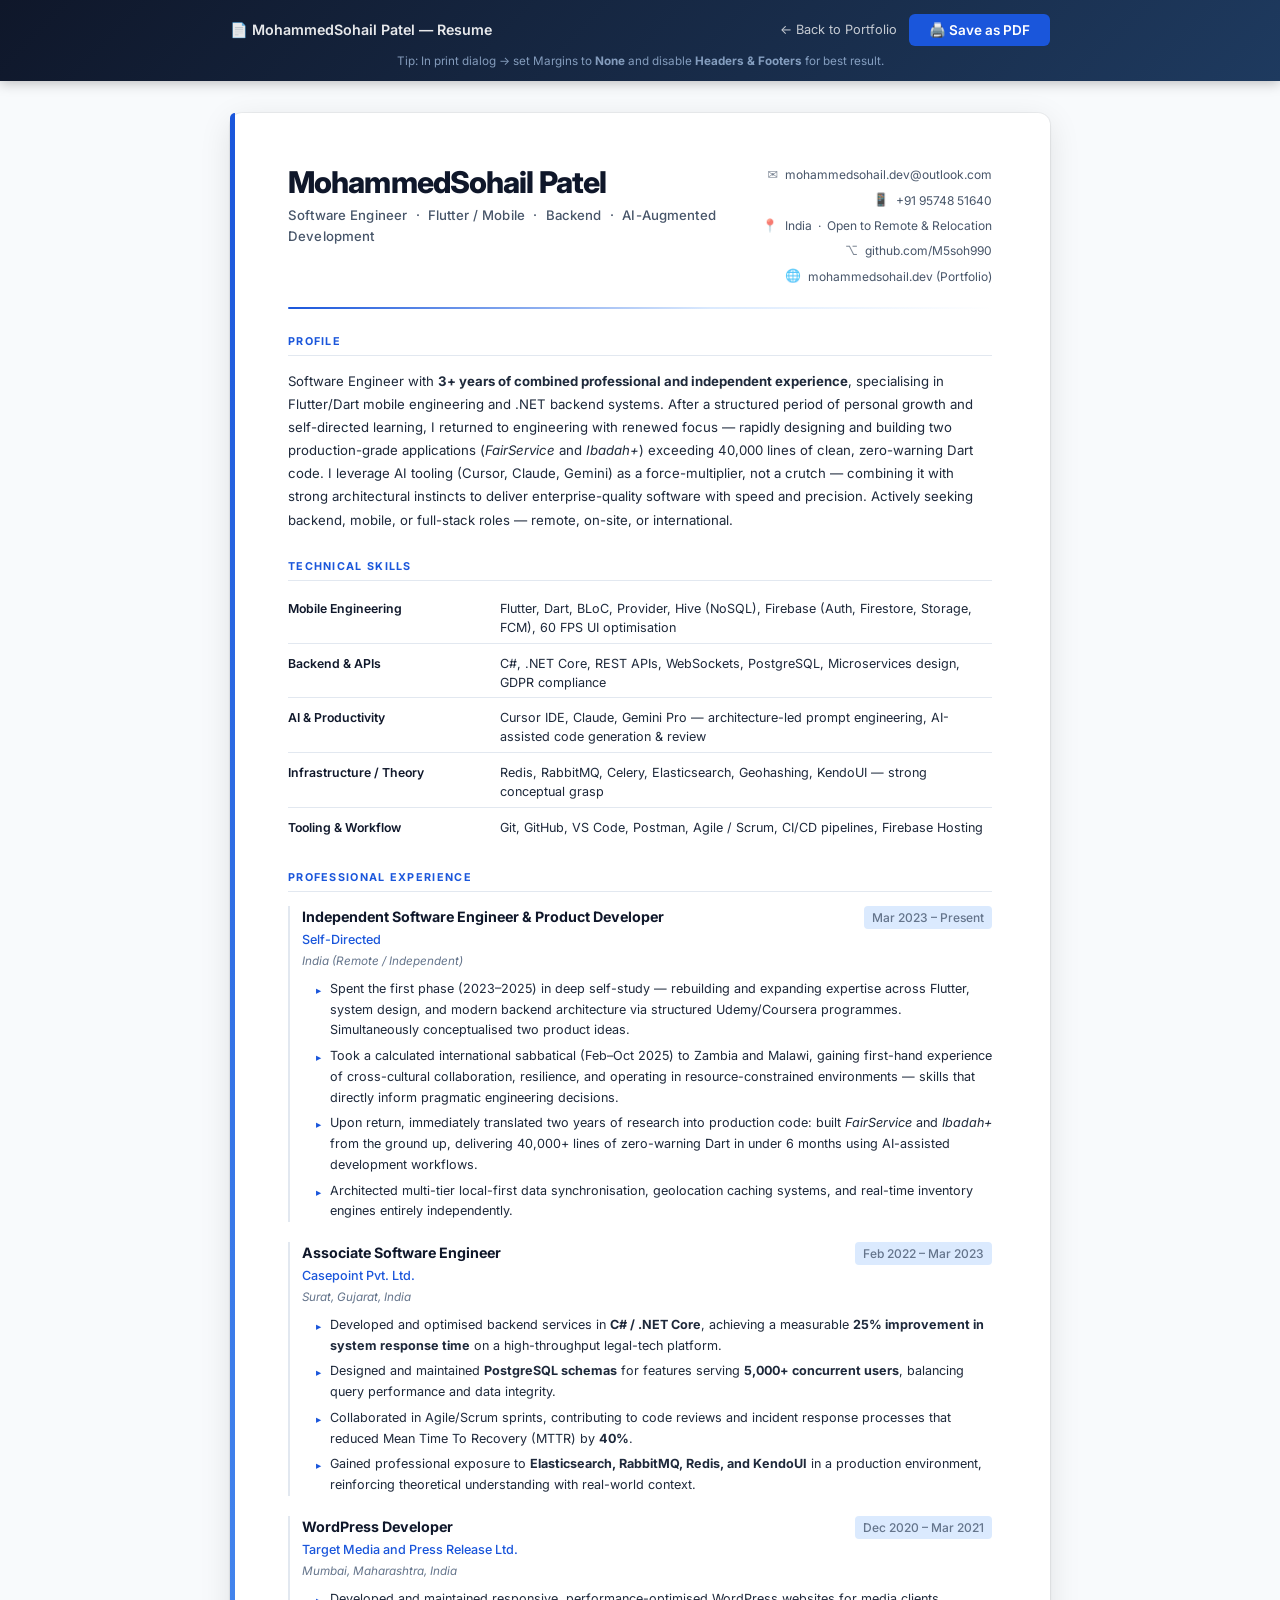
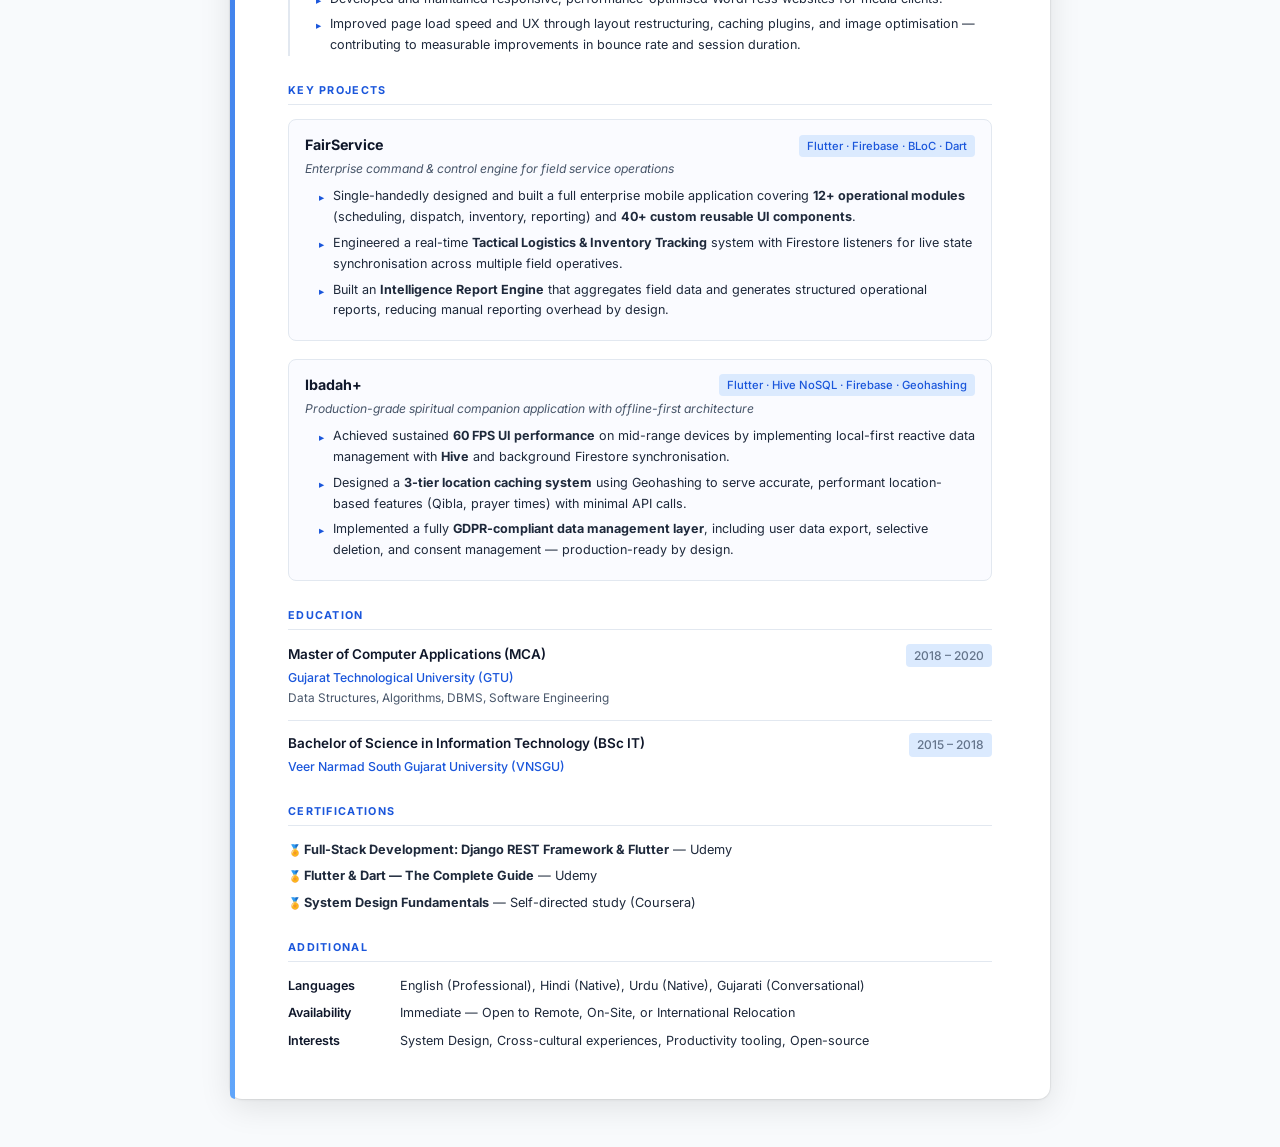
==== commit 346fafcd: "fix: align portfolio with resume — timeline gap filled, languages synced, Aman Export removed" ====
--- a/public/resume.html
+++ b/public/resume.html
@@ -217,7 +217,7 @@
       <div class="additional-grid">
         <div>
           <span class="add-label">Languages</span>
-          <span class="add-value">English (Professional), Hindi (Native), Urdu (Native)</span>
+          <span class="add-value">English (Professional), Hindi (Native), Urdu (Native), Gujarati (Conversational)</span>
         </div>
         <div>
           <span class="add-label">Availability</span>
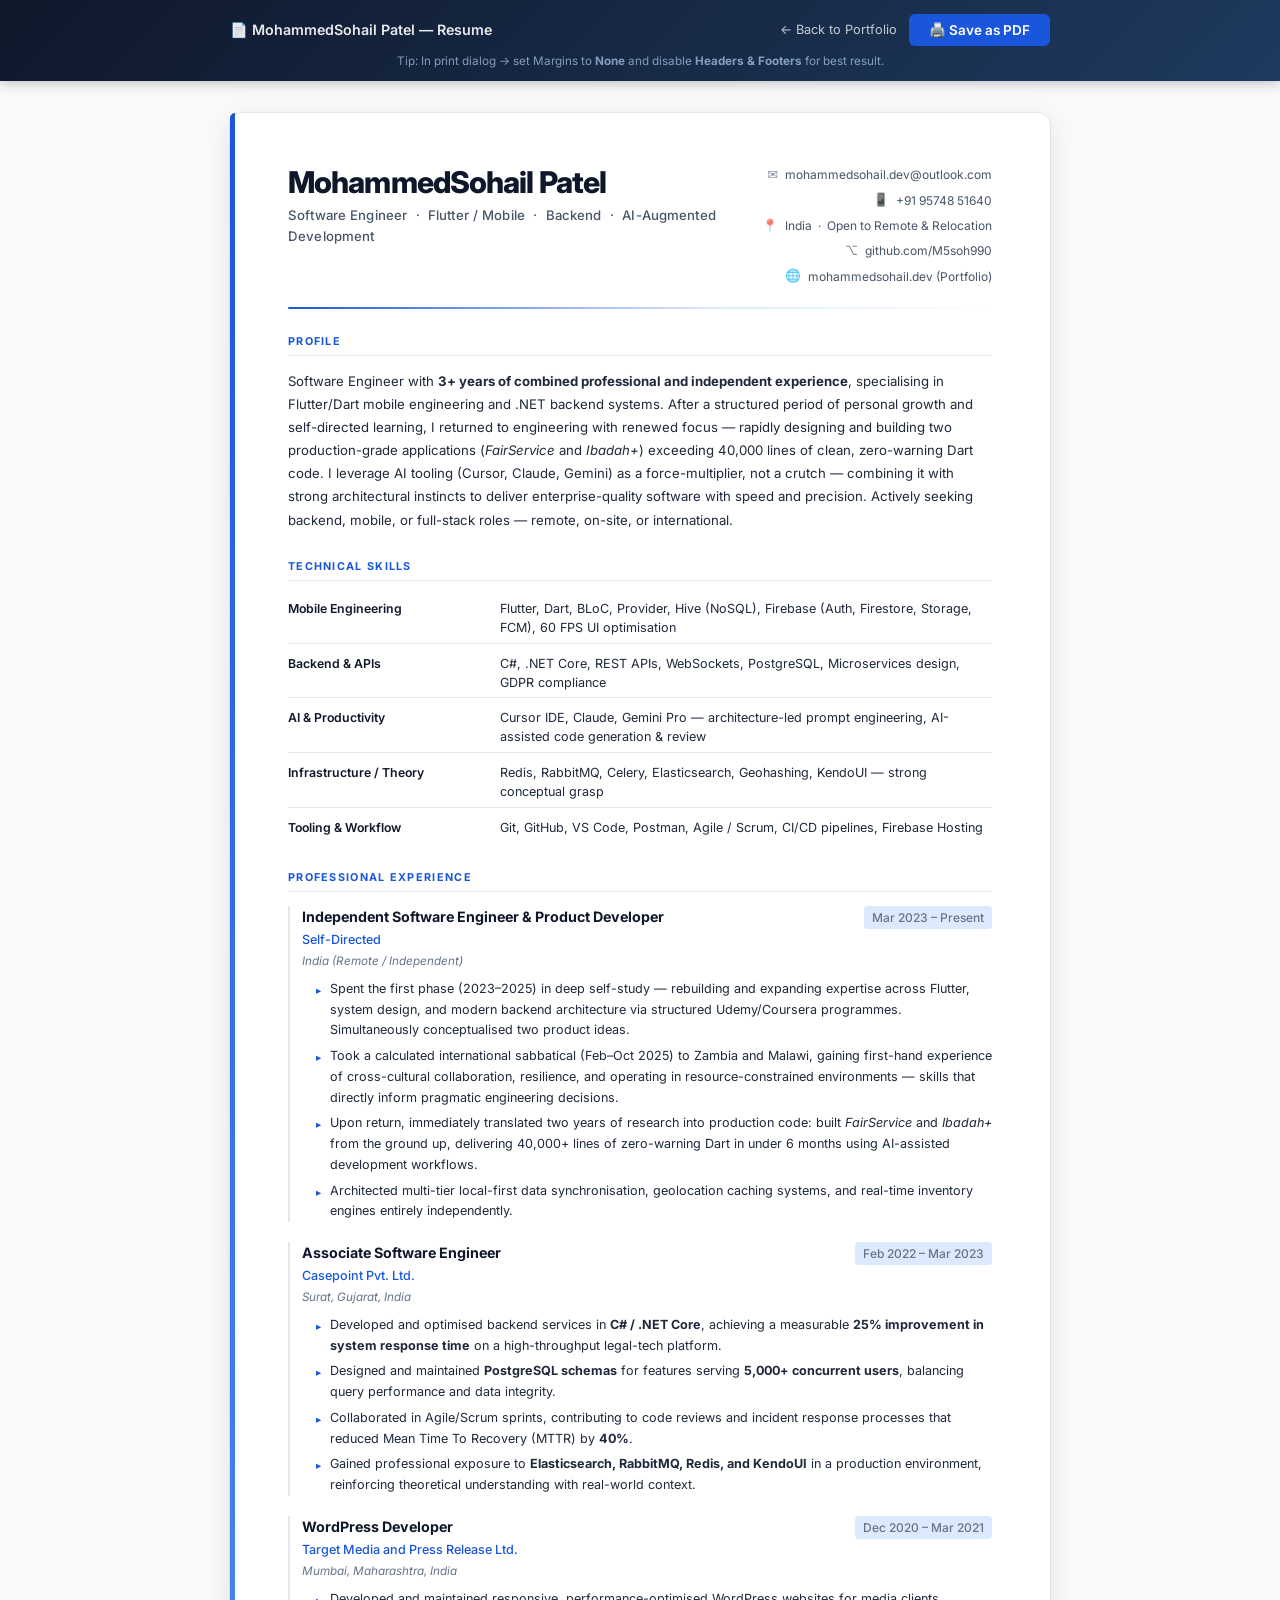
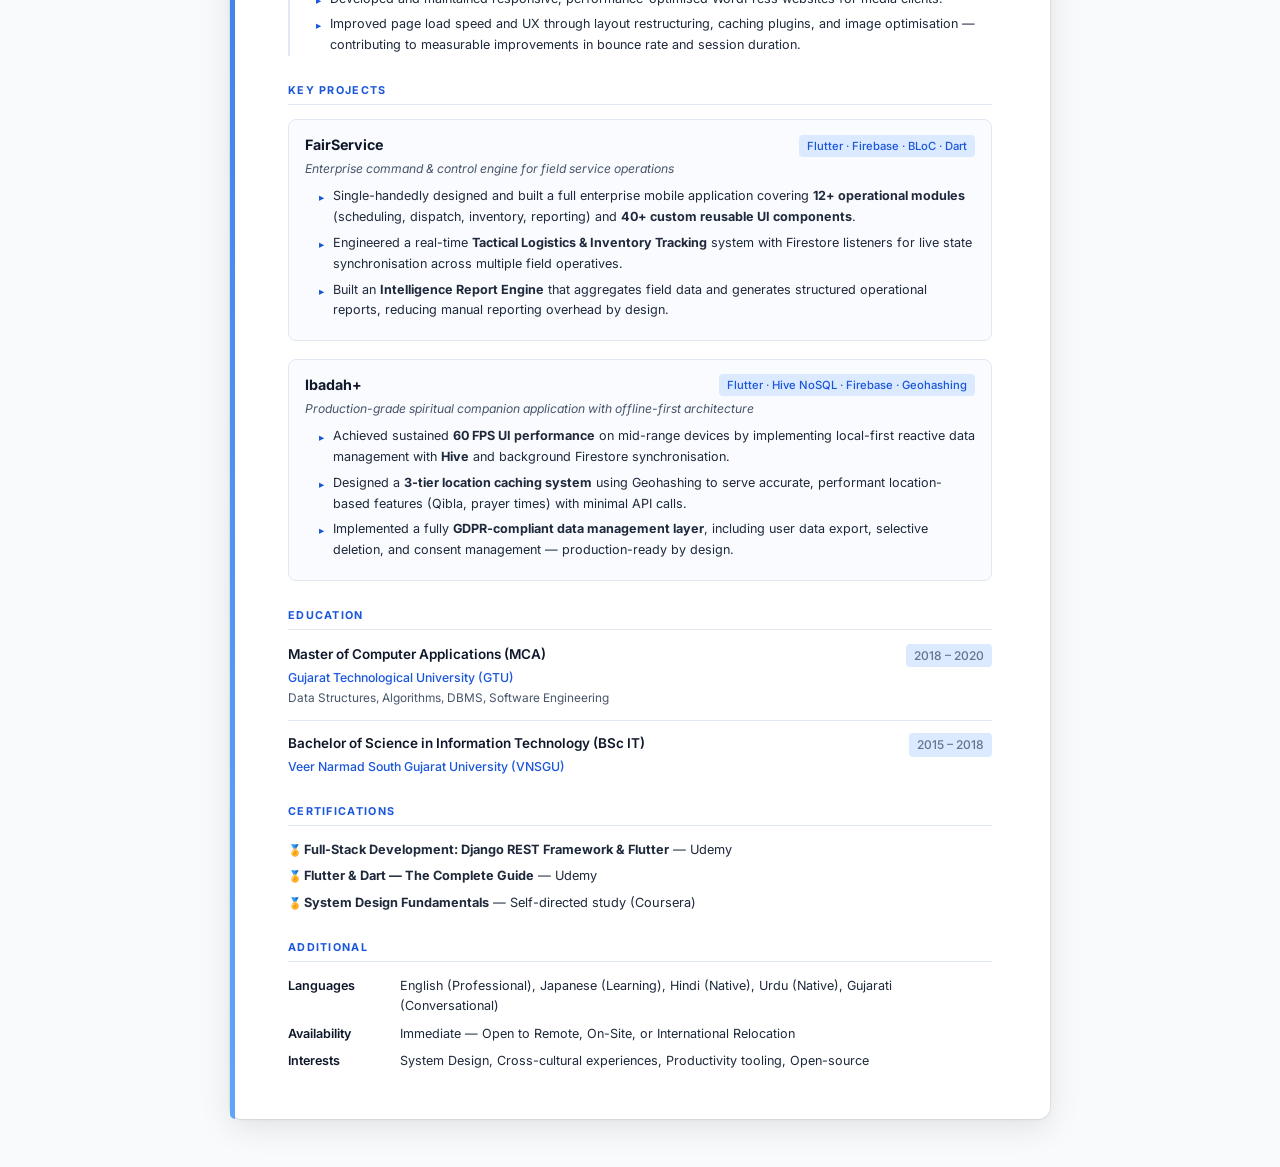
==== commit fde1f613: "Update languages to include Japanese" ====
--- a/public/resume.html
+++ b/public/resume.html
@@ -217,7 +217,7 @@
       <div class="additional-grid">
         <div>
           <span class="add-label">Languages</span>
-          <span class="add-value">English (Professional), Hindi (Native), Urdu (Native), Gujarati (Conversational)</span>
+          <span class="add-value">English (Professional), Japanese (Learning), Hindi (Native), Urdu (Native), Gujarati (Conversational)</span>
         </div>
         <div>
           <span class="add-label">Availability</span>
